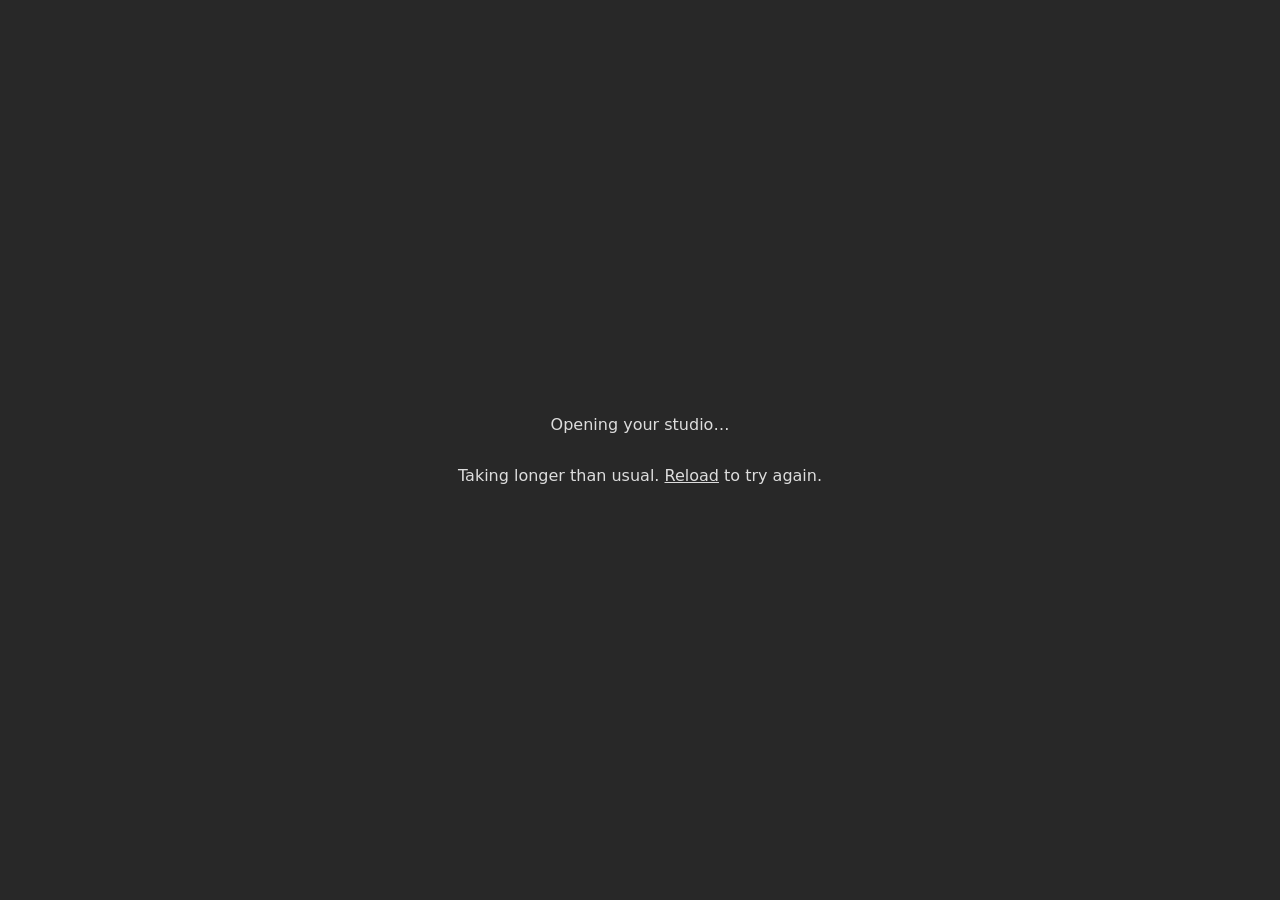
==== index.html @ 9c94f4cf "Build a Rust iPad workspace with Pencil navigation and touch inspectors" ====
<!doctype html><html lang="en"><head>
<meta charset="utf-8"><meta name="viewport" content="width=device-width,initial-scale=1,user-scalable=no,viewport-fit=cover">
<meta name="apple-mobile-web-app-capable" content="yes"><meta name="apple-mobile-web-app-status-bar-style" content="black-translucent">
<title>PhotoCraft for iPad</title>
<link data-trunk rel="rust" data-bin="photocraft-ipad" data-cargo-profile="wasm-release" data-wasm-opt="z" data-weak-refs />
<style>html,body{margin:0;width:100%;height:100%;overflow:hidden;background:#282828}#photocraft_canvas{position:absolute;inset:0;width:100%;height:100%;touch-action:none;user-select:none;-webkit-user-select:none}#photocraft_loading{position:absolute;inset:0;display:grid;place-content:center;text-align:center;color:#ddd;font:16px system-ui;pointer-events:none}#photocraft_loading a{color:inherit;pointer-events:auto}#slow{visibility:hidden;animation:slow 0s 20s forwards}@keyframes slow{to{visibility:visible}}</style>
</head><body><canvas id="photocraft_canvas"></canvas><div id="photocraft_loading"><p>Opening your studio…</p><p id="slow">Taking longer than usual. <a href="">Reload</a> to try again.</p></div></body></html>
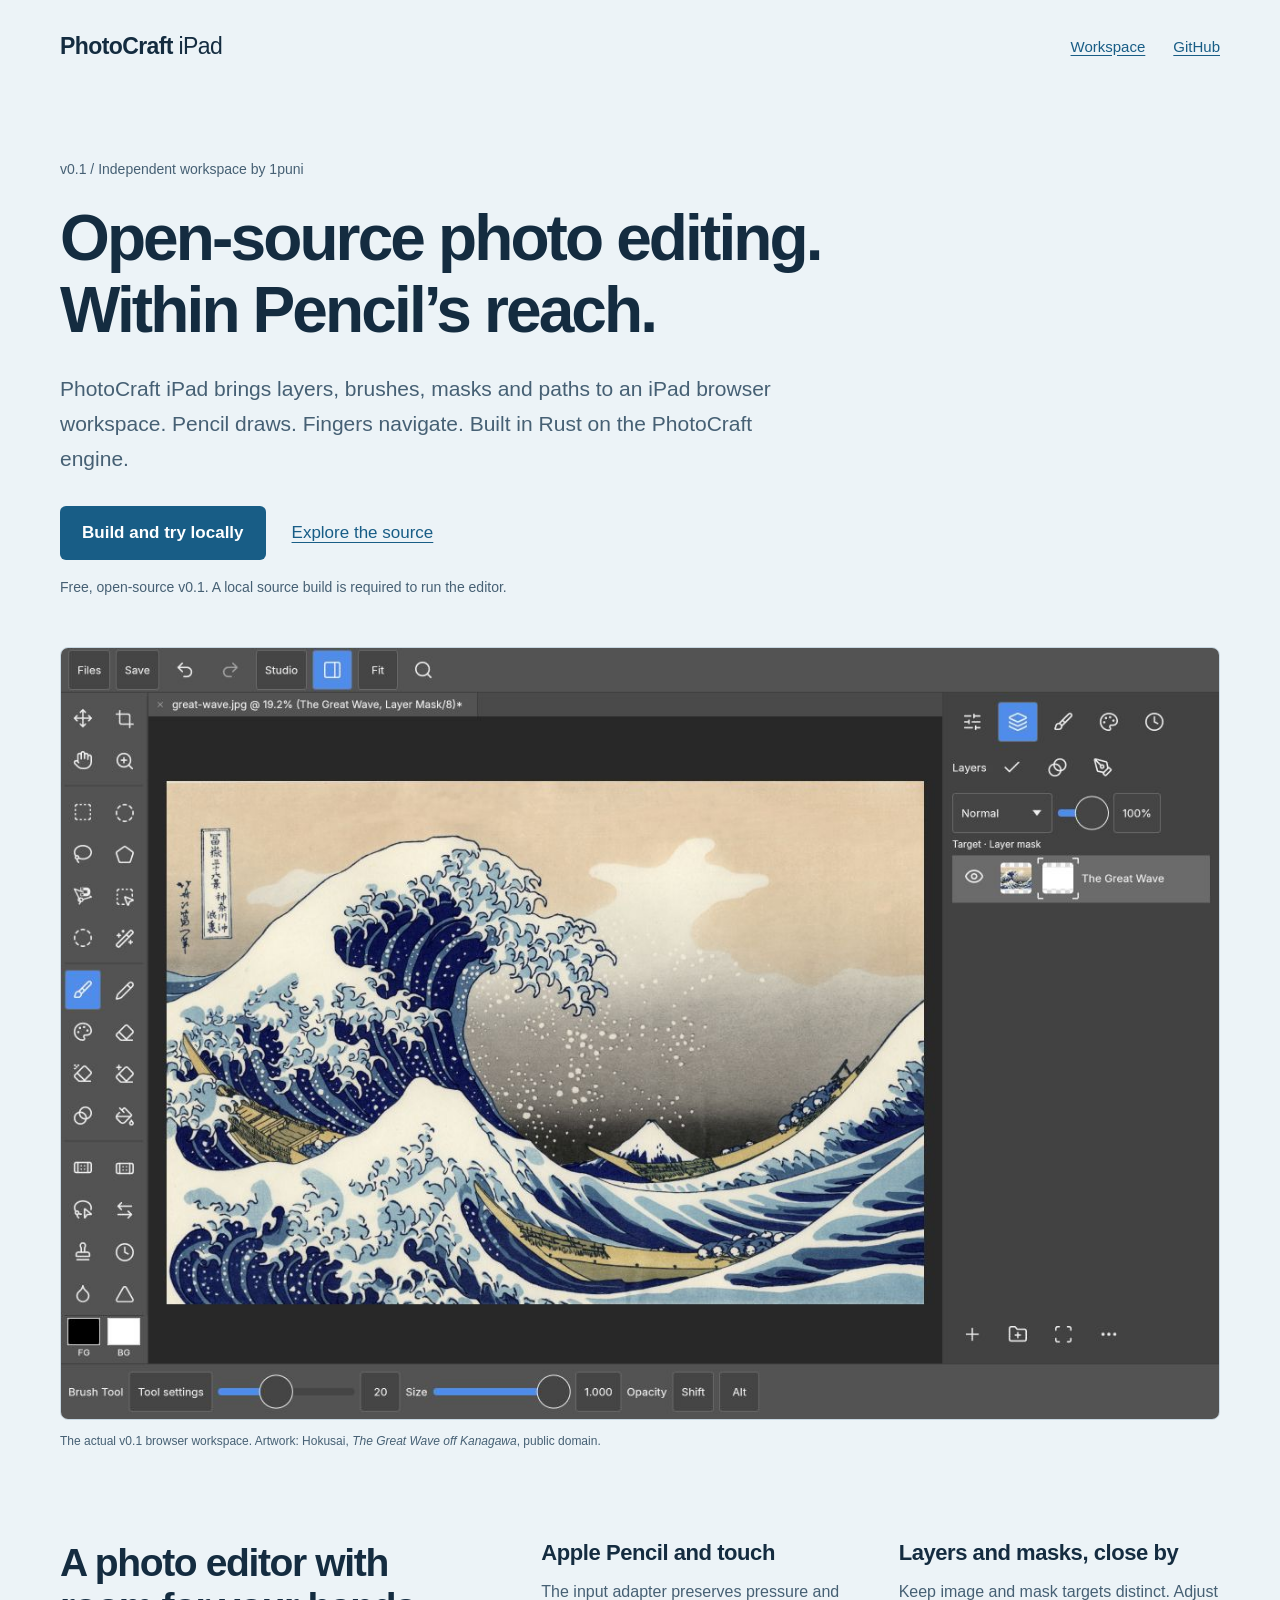
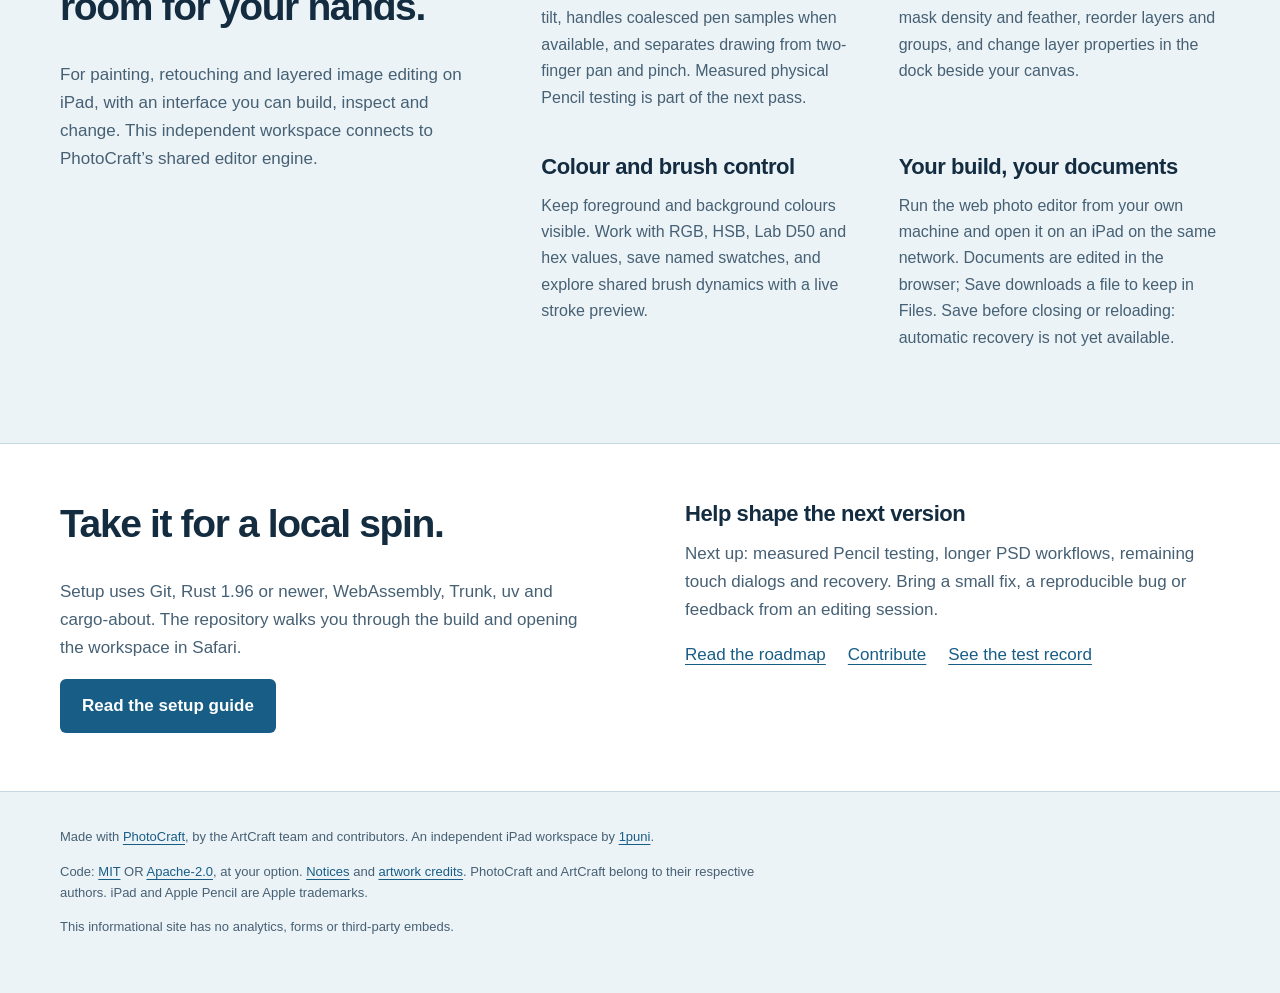
==== commit a3020966: "Improve PhotoCraft discovery with a crawlable project website" ====
--- a/index.html
+++ b/index.html
@@ -1,7 +1,110 @@
-<!doctype html><html lang="en"><head>
-<meta charset="utf-8"><meta name="viewport" content="width=device-width,initial-scale=1,user-scalable=no,viewport-fit=cover">
-<meta name="apple-mobile-web-app-capable" content="yes"><meta name="apple-mobile-web-app-status-bar-style" content="black-translucent">
-<title>PhotoCraft for iPad</title>
-<link data-trunk rel="rust" data-bin="photocraft-ipad" data-cargo-profile="wasm-release" data-wasm-opt="z" data-weak-refs />
-<style>html,body{margin:0;width:100%;height:100%;overflow:hidden;background:#282828}#photocraft_canvas{position:absolute;inset:0;width:100%;height:100%;touch-action:none;user-select:none;-webkit-user-select:none}#photocraft_loading{position:absolute;inset:0;display:grid;place-content:center;text-align:center;color:#ddd;font:16px system-ui;pointer-events:none}#photocraft_loading a{color:inherit;pointer-events:auto}#slow{visibility:hidden;animation:slow 0s 20s forwards}@keyframes slow{to{visibility:visible}}</style>
-</head><body><canvas id="photocraft_canvas"></canvas><div id="photocraft_loading"><p>Opening your studio…</p><p id="slow">Taking longer than usual. <a href="">Reload</a> to try again.</p></div></body></html>
+<!doctype html>
+<html lang="en">
+<head>
+  <meta charset="utf-8">
+  <meta name="viewport" content="width=device-width, initial-scale=1">
+  <title>PhotoCraft iPad — Open-source photo editor for iPad &amp; Apple Pencil</title>
+  <meta name="description" content="PhotoCraft iPad is an open-source browser photo editor with layers, brushes, masks and Apple Pencil input. Explore v0.1, build locally and contribute on GitHub.">
+  <meta name="theme-color" content="#ecf3f7">
+  <link rel="canonical" href="https://1puni.github.io/photocraft-ipad/">
+  <meta property="og:type" content="website">
+  <meta property="og:site_name" content="PhotoCraft iPad">
+  <meta property="og:title" content="PhotoCraft iPad — A photo workspace made for Pencil">
+  <meta property="og:description" content="An open-source browser photo editor for iPad. Layers, brushes, masks and touch navigation, built in Rust on PhotoCraft. Explore v0.1 and build locally.">
+  <meta property="og:url" content="https://1puni.github.io/photocraft-ipad/">
+  <meta property="og:image" content="https://1puni.github.io/photocraft-ipad/assets/workspace.jpg">
+  <meta property="og:image:alt" content="PhotoCraft iPad workspace displaying Hokusai’s Great Wave with layers and colour controls.">
+  <meta name="twitter:card" content="summary_large_image">
+  <meta name="twitter:title" content="PhotoCraft iPad — Open-source photo editor">
+  <meta name="twitter:description" content="Layers, brushes and masks in an iPad browser workspace built for touch and Apple Pencil. Explore v0.1 and build locally.">
+  <meta name="twitter:image" content="https://1puni.github.io/photocraft-ipad/assets/workspace.jpg">
+  <meta name="twitter:image:alt" content="PhotoCraft iPad workspace displaying Hokusai’s Great Wave with layers and colour controls.">
+  <link rel="stylesheet" href="styles.css">
+  <script type="application/ld+json">
+  {
+    "@context": "https://schema.org",
+    "@type": "SoftwareApplication",
+    "name": "PhotoCraft iPad",
+    "description": "An open-source iPad browser photo-editing workspace built in Rust on the PhotoCraft engine, with layers, brushes, masks and Apple Pencil input.",
+    "url": "https://1puni.github.io/photocraft-ipad/",
+    "downloadUrl": "https://github.com/1puni/photocraft-ipad",
+    "softwareVersion": "0.1",
+    "applicationCategory": "MultimediaApplication",
+    "operatingSystem": "iPadOS (browser)",
+    "softwareRequirements": "Local source build; see repository setup instructions.",
+    "screenshot": "https://1puni.github.io/photocraft-ipad/assets/workspace.jpg",
+    "license": ["https://github.com/1puni/photocraft-ipad/blob/main/LICENSE-MIT", "https://github.com/1puni/photocraft-ipad/blob/main/LICENSE-APACHE"],
+    "author": {"@type": "Organization", "name": "1puni", "url": "https://1puni.com"}
+  }
+  </script>
+</head>
+<body>
+  <a class="skip" href="#main">Skip to content</a>
+  <header class="masthead wrap">
+    <a class="wordmark" href="./" aria-label="PhotoCraft iPad home">PhotoCraft <span>iPad</span></a>
+    <nav aria-label="Main navigation">
+      <a href="#workspace">Workspace</a>
+      <a href="https://github.com/1puni/photocraft-ipad">GitHub</a>
+    </nav>
+  </header>
+  <main id="main">
+    <section class="intro wrap" aria-labelledby="intro-title">
+      <p class="version">v0.1 / Independent workspace by 1puni</p>
+      <h1 id="intro-title">Open-source photo editing.<br>Within Pencil’s reach.</h1>
+      <p class="lede">PhotoCraft iPad brings layers, brushes, masks and paths to an iPad browser workspace. Pencil draws. Fingers navigate. Built in Rust on the PhotoCraft engine.</p>
+      <div class="actions">
+        <a class="button" href="https://github.com/1puni/photocraft-ipad#build-and-try-locally">Build and try locally</a>
+        <a href="https://github.com/1puni/photocraft-ipad">Explore the source</a>
+      </div>
+      <p class="build-note">Free, open-source v0.1. A local source build is required to run the editor.</p>
+    </section>
+    <figure class="workspace wrap" id="workspace">
+      <img src="assets/workspace.jpg" width="1272" height="846" alt="The PhotoCraft iPad editor showing Hokusai’s Great Wave, a left-hand tool rail, colour controls and a layers panel with separate image and mask targets." fetchpriority="high">
+      <figcaption>The actual v0.1 browser workspace. Artwork: Hokusai, <cite>The Great Wave off Kanagawa</cite>, public domain.</figcaption>
+    </figure>
+    <section class="details wrap" aria-labelledby="workspace-title">
+      <div class="section-intro">
+        <h2 id="workspace-title">A photo editor with room for your hands.</h2>
+        <p>For painting, retouching and layered image editing on iPad, with an interface you can build, inspect and change. This independent workspace connects to PhotoCraft’s shared editor engine.</p>
+      </div>
+      <div class="features">
+        <article>
+          <h3>Apple Pencil and touch</h3>
+          <p>The input adapter preserves pressure and tilt, handles coalesced pen samples when available, and separates drawing from two-finger pan and pinch. Measured physical Pencil testing is part of the next pass.</p>
+        </article>
+        <article>
+          <h3>Layers and masks, close by</h3>
+          <p>Keep image and mask targets distinct. Adjust mask density and feather, reorder layers and groups, and change layer properties in the dock beside your canvas.</p>
+        </article>
+        <article>
+          <h3>Colour and brush control</h3>
+          <p>Keep foreground and background colours visible. Work with RGB, HSB, Lab D50 and hex values, save named swatches, and explore shared brush dynamics with a live stroke preview.</p>
+        </article>
+        <article>
+          <h3>Your build, your documents</h3>
+          <p>Run the web photo editor from your own machine and open it on an iPad on the same network. Documents are edited in the browser; Save downloads a file to keep in Files. Save before closing or reloading: automatic recovery is not yet available.</p>
+        </article>
+      </div>
+    </section>
+    <section class="next" aria-labelledby="next-title">
+      <div class="wrap next-inner">
+        <div>
+          <h2 id="next-title">Take it for a local spin.</h2>
+          <p>Setup uses Git, Rust 1.96 or newer, WebAssembly, Trunk, uv and cargo-about. The repository walks you through the build and opening the workspace in Safari.</p>
+          <a class="button" href="https://github.com/1puni/photocraft-ipad#build-and-try-locally">Read the setup guide</a>
+        </div>
+        <div>
+          <h3>Help shape the next version</h3>
+          <p>Next up: measured Pencil testing, longer PSD workflows, remaining touch dialogs and recovery. Bring a small fix, a reproducible bug or feedback from an editing session.</p>
+          <p class="links"><a href="https://github.com/1puni/photocraft-ipad/blob/main/docs/ipad-port.md">Read the roadmap</a><a href="https://github.com/1puni/photocraft-ipad/blob/main/CONTRIBUTING.md">Contribute</a><a href="https://github.com/1puni/photocraft-ipad/blob/main/docs/verification.md">See the test record</a></p>
+        </div>
+      </div>
+    </section>
+  </main>
+  <footer class="wrap footer">
+    <p>Made with <a href="https://github.com/storytold/photocraft">PhotoCraft</a>, by the ArtCraft team and contributors. An independent iPad workspace by <a href="https://1puni.com">1puni</a>.</p>
+    <p>Code: <a href="https://github.com/1puni/photocraft-ipad/blob/main/LICENSE-MIT">MIT</a> OR <a href="https://github.com/1puni/photocraft-ipad/blob/main/LICENSE-APACHE">Apache-2.0</a>, at your option. <a href="https://github.com/1puni/photocraft-ipad/blob/main/NOTICE">Notices</a> and <a href="https://github.com/1puni/photocraft-ipad/blob/main/ATTRIBUTION.md">artwork credits</a>. PhotoCraft and ArtCraft belong to their respective authors. iPad and Apple Pencil are Apple trademarks.</p>
+    <p>This informational site has no analytics, forms or third-party embeds.</p>
+  </footer>
+</body>
+</html>
--- a/styles.css
+++ b/styles.css
@@ -0,0 +1,70 @@
+:root {
+  color-scheme: light;
+  --paper: #ecf3f7;
+  --white: #ffffff;
+  --ink: #142c40;
+  --muted: #466074;
+  --blue: #185d86;
+  --line: #c7d7e2;
+  font-family: Avenir, "Avenir Next", "Segoe UI", sans-serif;
+  color: var(--ink);
+  background: var(--paper);
+  font-synthesis: none;
+}
+* { box-sizing: border-box; }
+body { margin: 0; font-size: 17px; line-height: 1.65; }
+a { color: var(--blue); text-underline-offset: .23em; }
+a:hover { text-decoration-thickness: 2px; }
+a:focus-visible { outline: 3px solid var(--blue); outline-offset: 6px; }
+.wrap { width: min(1160px, calc(100% - 64px)); margin-inline: auto; }
+.skip { position: absolute; top: 8px; left: 8px; padding: 8px 16px; background: var(--white); transform: translateY(-180%); z-index: 2; }
+.skip:focus { transform: translateY(0); }
+.masthead { display: flex; align-items: center; justify-content: space-between; gap: 24px; padding-block: 28px; }
+.wordmark { color: var(--ink); text-decoration: none; font-size: 23px; font-weight: 800; letter-spacing: -.6px; }
+.wordmark span { font-weight: 400; }
+nav { display: flex; gap: 28px; font-size: 15px; }
+.intro { padding-block: 64px 38px; }
+.version { color: var(--muted); margin: 0 0 22px; font-size: 14px; }
+h1, h2, h3 { line-height: 1.12; margin-top: 0; }
+h1 { font-size: clamp(36px, 5.4vw, 64px); letter-spacing: -.045em; max-width: 1000px; margin-bottom: 26px; font-weight: 700; }
+h2 { font-size: clamp(29px, 3.3vw, 39px); letter-spacing: -.035em; }
+h3 { font-size: 22px; letter-spacing: -.02em; margin-bottom: 13px; }
+p { margin-top: 0; }
+.lede { max-width: 720px; font-size: 21px; color: var(--muted); }
+.actions { display: flex; align-items: center; flex-wrap: wrap; gap: 26px; margin-top: 30px; }
+.button { display: inline-block; padding: 13px 22px; background: var(--blue); border-radius: 6px; color: var(--white); text-decoration: none; font-weight: 600; }
+.button:hover { background: var(--ink); }
+.build-note { margin: 16px 0 0; color: var(--muted); font-size: 14px; }
+.workspace { margin-block: 10px 90px; scroll-margin-top: 25px; }
+.workspace img { display: block; width: 100%; height: auto; border-radius: 8px; border: 1px solid var(--line); }
+figcaption { color: var(--muted); font-size: 12px; margin-top: 12px; }
+.details { display: grid; grid-template-columns: 1fr 1.65fr; gap: 70px; padding-bottom: 76px; }
+.section-intro p, .features p, .next p { color: var(--muted); }
+.features { display: grid; grid-template-columns: 1fr 1fr; gap: 28px 36px; }
+.features article { max-width: 55ch; }
+.features p { font-size: 16px; }
+.next { background: var(--white); border-block: 1px solid var(--line); }
+.next-inner { display: grid; grid-template-columns: 1fr 1fr; gap: 90px; padding-block: 58px; }
+.next-inner > div { max-width: 58ch; }
+.links { display: flex; flex-wrap: wrap; gap: 10px 22px; }
+.footer { padding-block: 34px 42px; font-size: 13px; color: var(--muted); }
+.footer p { max-width: 100ch; }
+@media (max-width: 800px) {
+  .details { grid-template-columns: 1fr; gap: 22px; }
+  .section-intro { max-width: 65ch; }
+  .next-inner { gap: 40px; }
+  .workspace { margin-bottom: 56px; }
+}
+@media (max-width: 540px) {
+  .wrap { width: calc(100% - 36px); }
+  .masthead { padding-block: 22px; gap: 15px; }
+  .wordmark { font-size: 20px; }
+  nav { gap: 16px; font-size: 13px; }
+  .intro { padding-top: 32px; }
+  .lede { font-size: 18px; }
+  .features, .next-inner { grid-template-columns: 1fr; }
+  .features { gap: 20px; }
+  .details { padding-bottom: 35px; }
+  .next-inner { padding-block: 38px; }
+  .actions { gap: 18px; }
+}
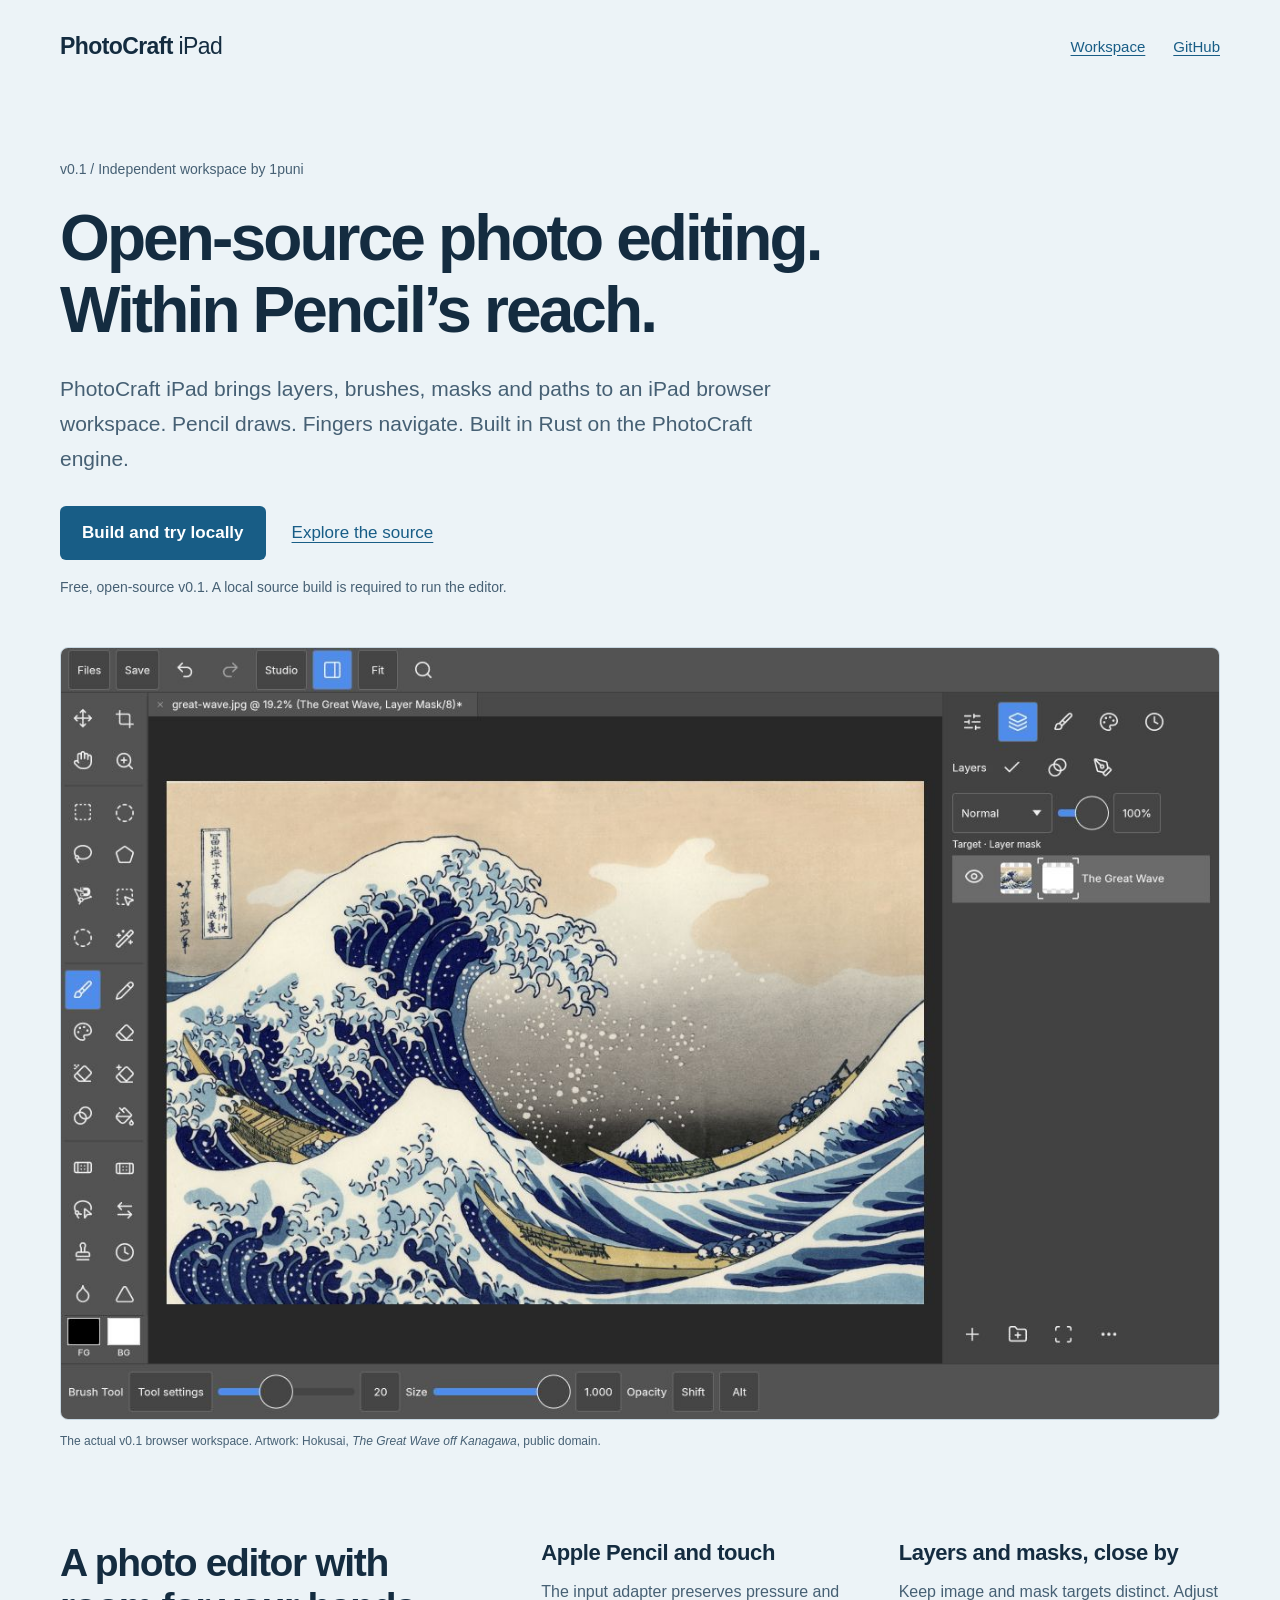
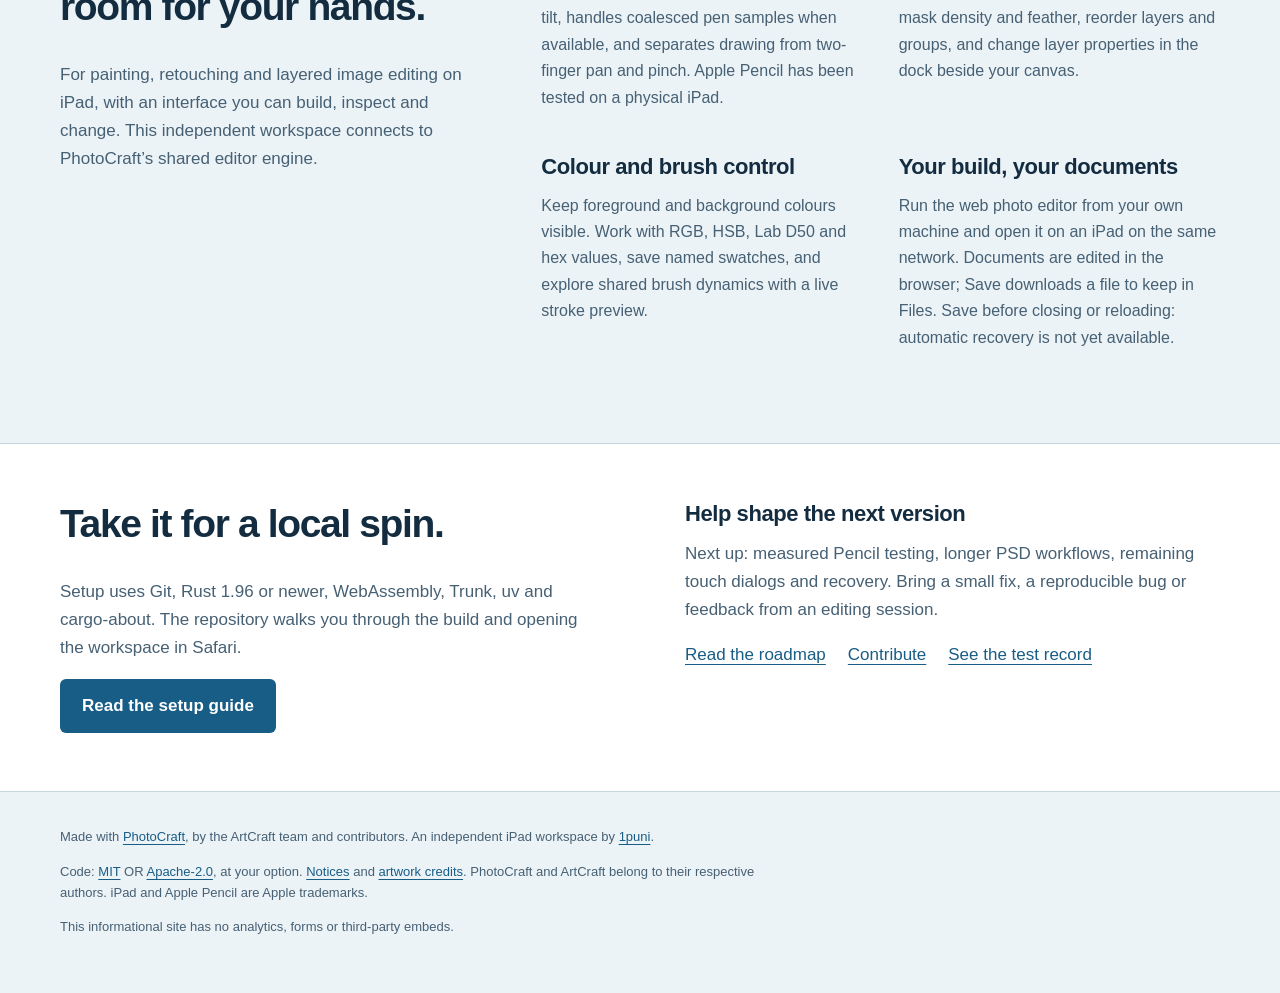
==== commit 91e4ddfd: "Record physical Apple Pencil testing on iPad" ====
--- a/index.html
+++ b/index.html
@@ -70,7 +70,7 @@
       <div class="features">
         <article>
           <h3>Apple Pencil and touch</h3>
-          <p>The input adapter preserves pressure and tilt, handles coalesced pen samples when available, and separates drawing from two-finger pan and pinch. Measured physical Pencil testing is part of the next pass.</p>
+          <p>The input adapter preserves pressure and tilt, handles coalesced pen samples when available, and separates drawing from two-finger pan and pinch. Apple Pencil has been tested on a physical iPad.</p>
         </article>
         <article>
           <h3>Layers and masks, close by</h3>
